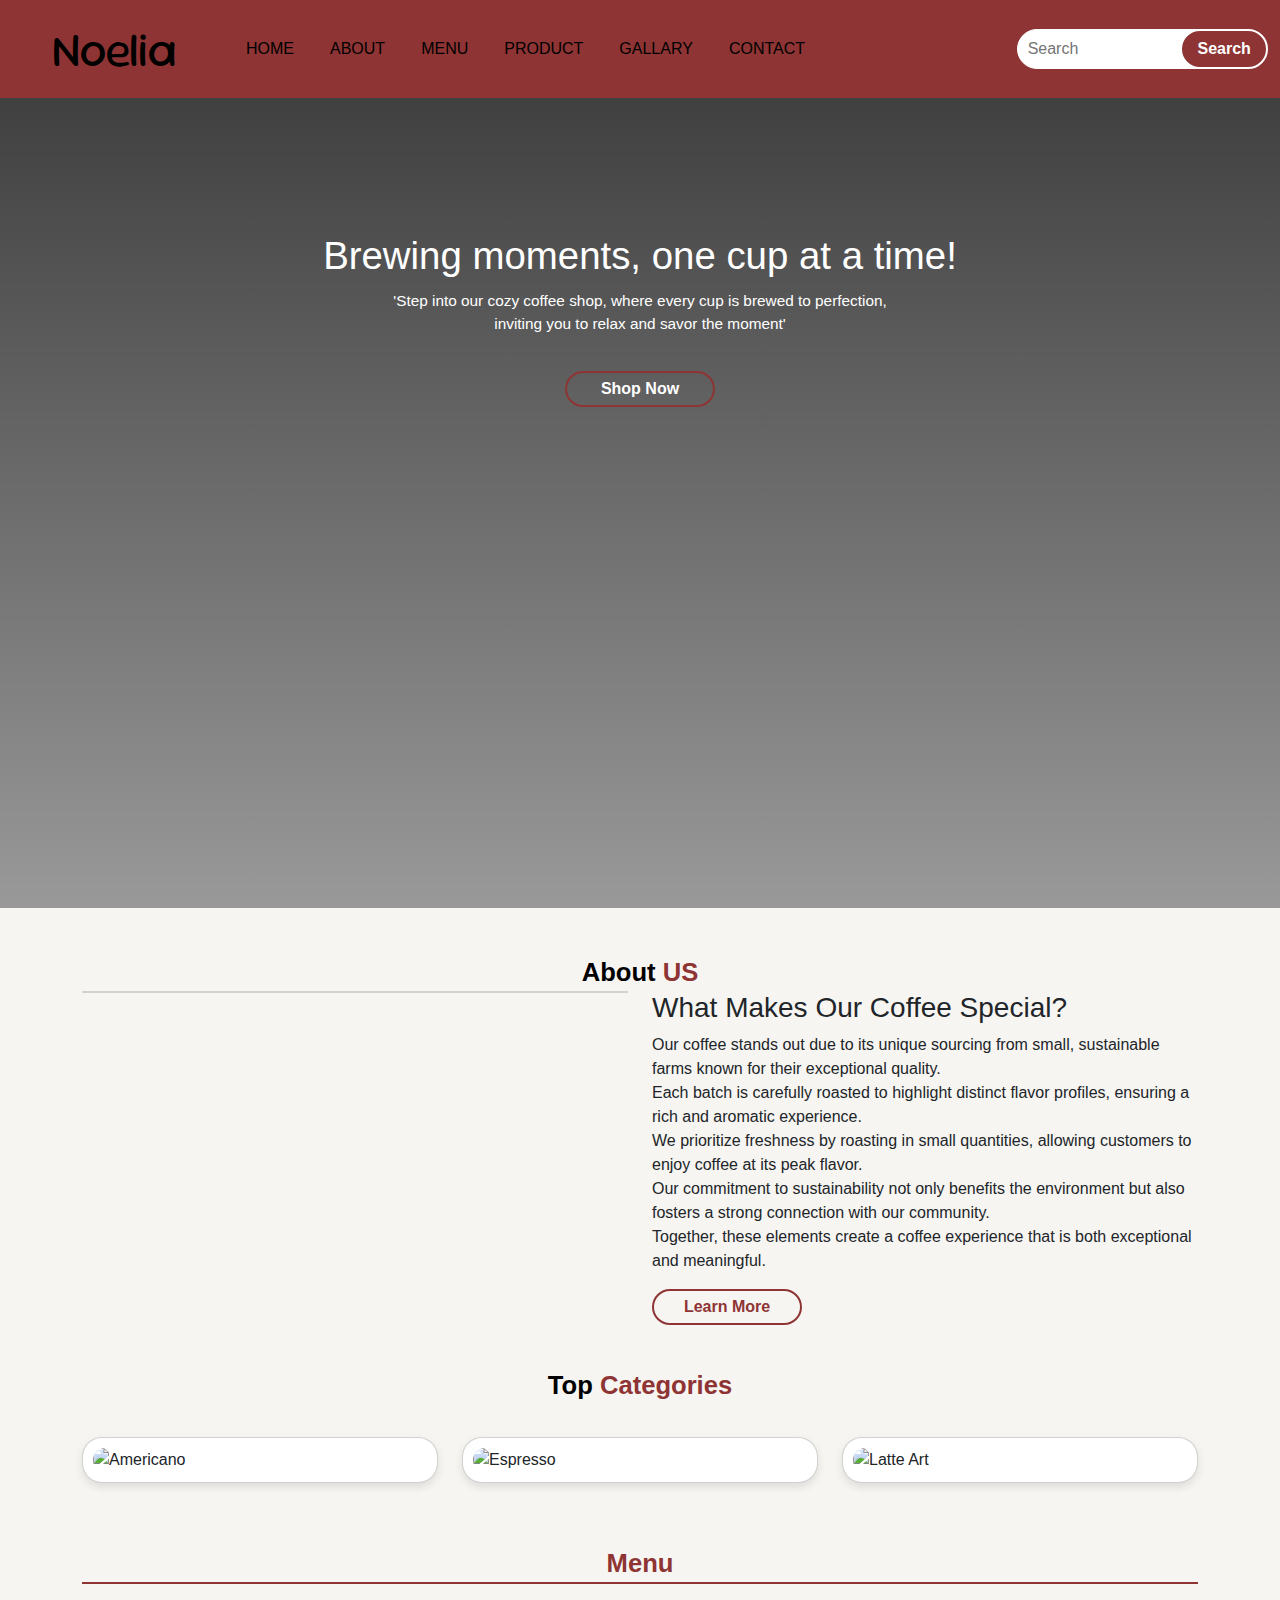
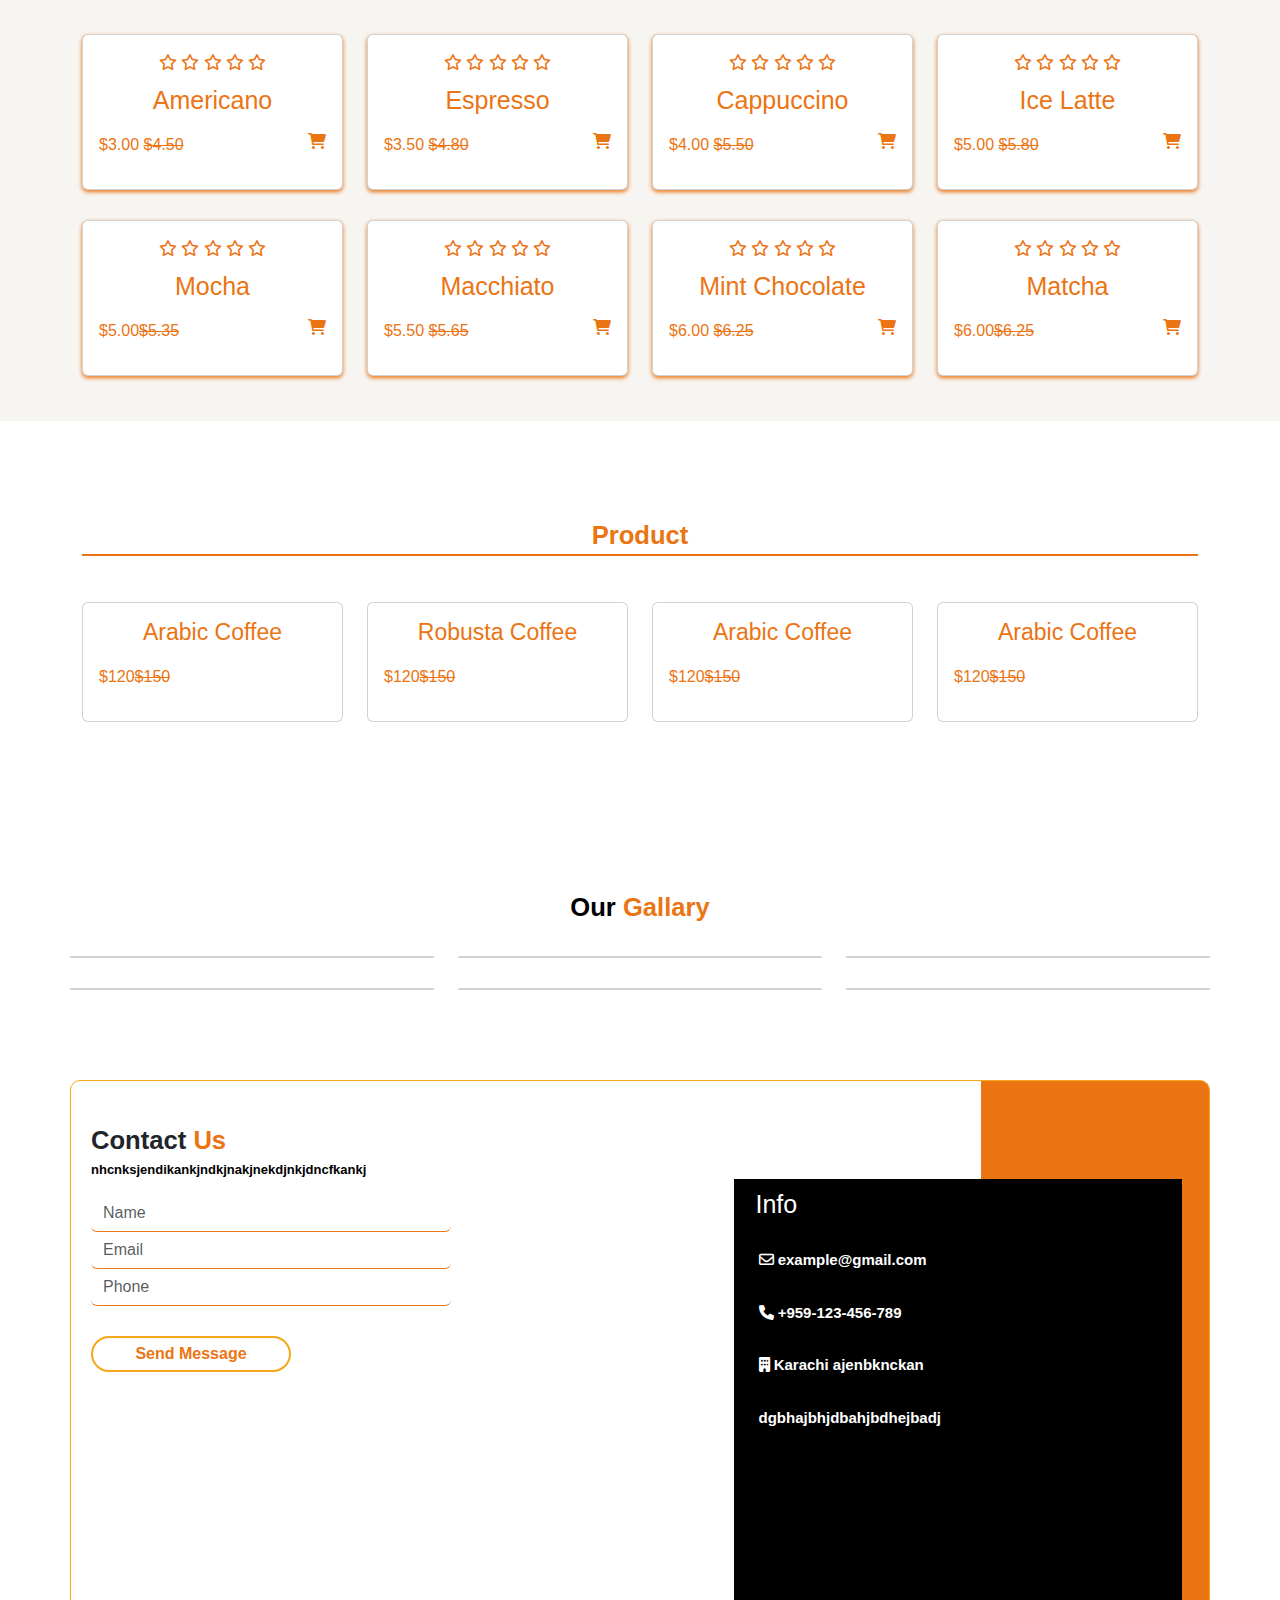
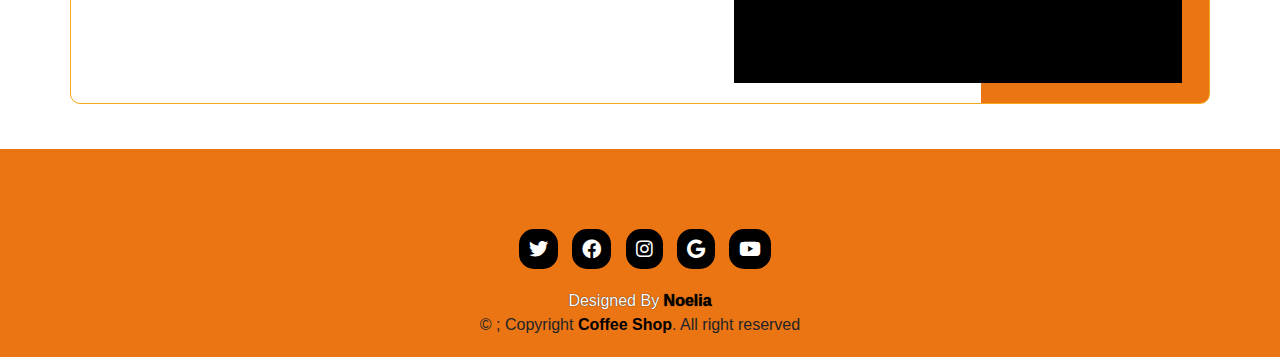
==== index.html @ 20cf21ef "Rename coffeeshop1.html to index.html" ====
<!DOCTYPE html>
<html lang="en">
    <head>
        <meta charset="utf-8">
        <meta name="viewport" content="width=device-width, initial-scale=1.0">
        <link rel="stylesheet" href="coffeeshop1.css">
        <link rel="icon" type="image/x-icon" href="images/Coffee Logo Design Vector Hd Images, Coffee Logo Design, Coffee, Logo, Cafe PNG Image For Free Download.jpg">
        <link href="https://cdn.jsdelivr.net/npm/bootstrap@5.3.3/dist/css/bootstrap.min.css" rel="stylesheet">
        <script src="https://cdn.jsdelivr.net/npm/bootstrap@5.3.3/dist/js/bootstrap.bundle.min.js"></script>
        <link rel="stylesheet" href="https://cdnjs.cloudflare.com/ajax/libs/font-awesome/6.0.0-beta3/css/all.min.css">
        <link rel="preconnect" href="https://fonts.googleapis.com">
        <link rel="preconnect" href="https://fonts.gstatic.com" crossorigin>
        <link href="https://fonts.googleapis.com/css2?family=Sour+Gummy:ital,wght@0,100..900;1,100..900&display=swap" rel="stylesheet">
    </head>
    <body>
        <div class="all-content">
            <nav class="navbar navbar-expand-lg" id="navbar">
                <div class="container-fluid">
                  <a class="navbar-brand" href="#" id="logo">Noelia</a>
                  <button class="navbar-toggler" type="button" data-bs-toggle="collapse" data-bs-target="#navbarSupportedContent" aria-controls="navbarSupportedContent" aria-expanded="false" aria-label="Toggle navigation">
                    <span ><i class="fa-solid fa-bars" style="color: #fff; font-size: 32px;"></i></span>
                  </button>
                  <div class="collapse navbar-collapse" id="navbarSupportedContent">
                    <ul class="navbar-nav me-auto mb-2 mb-lg-0">
                      <li class="nav-item">
                        <a class="nav-link active" aria-current="page" href="#home">Home</a>
                      </li>
                      <li class="nav-item">
                        <a class="nav-link" href="#about">About</a>
                      </li>
                      <li class="nav-item">
                        <a class="nav-link" href="#menu">Menu</a>
                      </li>
                      <li class="nav-item">
                        <a class="nav-link" href="#product">Product</a>
                      </li>
                      <li class="nav-item">
                        <a class="nav-link" href="#gallary">Gallary</a>
                      </li>
                      <li class="nav-item">
                        <a class="nav-link" href="#contact">Contact</a>
                      </li> 
                    </ul>
                    <form class="d-flex" role="search">
                      <input class="search" type="search" placeholder="Search" aria-label="Search">
                      <button class="btn0" type="submit">Search</button>
                    </form>
                  </div>
                </div>
              </nav>
              <!--Home section start-->
              <section id="home">
                <div class="content">
                  <h3>Brewing moments, one cup at a time!</h3>
                <p>'Step into our cozy coffee shop, where every cup is brewed to perfection,<br>
                    inviting you to relax and savor the moment'</p>
                    <button id="btn">Shop Now</button>
                </div>
              </section>
              <!--Home section end-->
              <!--About section start-->
              <section id="about">
                <div class="container">
                    <div class="heading">About <span>US</span></div>
                        <div class="row">
                            <div class="col-md-6">
                                <div class="card">
                                    <img src="images/NFT in vendita.jpg" alt="">
                                </div>
                            </div>
                            <div class="col-md-6">
                                <h3>What Makes Our Coffee Special?</h3>
                                <p>Our coffee stands out due to its unique sourcing from small, sustainable farms known for their exceptional quality. <br>
                                    Each batch is carefully roasted to highlight distinct flavor profiles, ensuring a rich and aromatic experience.<br>
                                     We prioritize freshness by roasting in small quantities, allowing customers to enjoy coffee at its peak flavor.<br>
                                      Our commitment to sustainability not only benefits the environment but also fosters a strong connection with our community. <br>
                                      Together, these elements create a coffee experience that is both exceptional and meaningful.
                                </p>
                                <button id="about-btn">Learn More</button>
                            </div>
                        </div>
                </div>
              </section>
              <!--About section end-->
              <!--top card start-->
              <section id="top-cards">
                <div class="container">
                    <h2 class="heading2">Top <span>Categories</span></h2>
                    <div class="row">
                        <div class="col-lg-4 col-md-6 col-sm-12 py-3">
                            <div class="card">
                                <img src="images/Americano.jpg" alt="Americano">
                            </div>
                        </div>
                        <div class="col-lg-4 col-md-6 col-sm-12 py-3">
                            <div class="card">
                                <img src="images/espresso2.jpg" alt="Espresso">
                            </div>
                        </div>
                        <div class="col-lg-4 col-md-6 col-sm-12 py-3">
                            <div class="card">
                                <img src="images/Latte Art.jpg" alt="Latte Art">
                            </div>
                        </div>
                    </div>
                </div>
            </section>
            
              <!--top card end-->
              <!--Menu cards star-->
              <section id="menu">
                <div class="container">
                  <div class="heading3">Menu</div>
                </div>

                <div class="container" id="container2">
                  <div class="row">

                    <div class="col-md-3 py-3 py-md-0">
                      <div class="card">
                        <img src="images/Americano Coffee Recipe.jpg" alt="">

                        <div class="card-body">
                          <div class="star text-center">
                            <i class="fa-regular fa-star"></i>
                            <i class="fa-regular fa-star"></i>
                            <i class="fa-regular fa-star"></i>
                            <i class="fa-regular fa-star"></i>
                            <i class="fa-regular fa-star"></i>
                          </div>
                            <h3>Americano</h3>
                            <p>$3.00 <strike>$4.50</strike><span class="fa-solid fa-cart-shopping"></span></p>
                        </div>
                      </div>
                    </div>

                    <div class="col-md-3 py-3 py-md-0">
                      <div class="card">
                        <img src="images/Espresso (2oz).jpg" alt="">

                        <div class="card-body">
                          <div class="star text-center">
                            <i class="fa-regular fa-star"></i>
                            <i class="fa-regular fa-star"></i>
                            <i class="fa-regular fa-star"></i>
                            <i class="fa-regular fa-star"></i>
                            <i class="fa-regular fa-star"></i>
                          </div>
                            <h3>Espresso</h3>
                            <p>$3.50 <strike>$4.80</strike><span class="fa-solid fa-cart-shopping"></span></p>
                        </div>
                      </div>
                    </div>

                    <div class="col-md-3 py-3 py-md-0">
                      <div class="card">
                        <img src="images/Hot cup of Cappuccino.jpg" alt="">

                        <div class="card-body">
                          <div class="star text-center">
                            <i class="fa-regular fa-star"></i>
                            <i class="fa-regular fa-star"></i>
                            <i class="fa-regular fa-star"></i>
                            <i class="fa-regular fa-star"></i>
                            <i class="fa-regular fa-star"></i>
                          </div>
                            <h3>Cappuccino</h3>
                            <p>$4.00 <strike>$5.50</strike><span class="fa-solid fa-cart-shopping"></span></p>
                        </div>
                      </div>
                    </div>

                    <div class="col-md-3 py-3 py-md-0">
                      <div class="card">
                        <img src="images/T I F F A N Y 💫👼☁️.jpg" alt="">

                        <div class="card-body">
                          <div class="star text-center">
                            <i class="fa-regular fa-star"></i>
                            <i class="fa-regular fa-star"></i>
                            <i class="fa-regular fa-star"></i>
                            <i class="fa-regular fa-star"></i>
                            <i class="fa-regular fa-star"></i>
                          </div>
                            <h3>Ice Latte</h3>
                            <p>$5.00 <strike>$5.80</strike><span class="fa-solid fa-cart-shopping"></span></p>
                        </div>
                      </div>
                    </div>

                    
                  </div>


                  <div class="row" style="margin-top: 30px;">

                    <div class="col-md-3 py-3 py-md-0">
                      <div class="card">
                        <img src="images/Caffe Mocha Magic for Chocolate Coffee Lovers - Happy Baking Days.jpg" alt="">

                        <div class="card-body">
                          <div class="star text-center">
                            <i class="fa-regular fa-star"></i>
                            <i class="fa-regular fa-star"></i>
                            <i class="fa-regular fa-star"></i>
                            <i class="fa-regular fa-star"></i>
                            <i class="fa-regular fa-star"></i>
                          </div>
                            <h3>Mocha</h3>
                            <p>$5.00<strike>$5.35</strike><span class="fa-solid fa-cart-shopping"></span></p>
                        </div>
                      </div>
                    </div>

                    <div class="col-md-3 py-3 py-md-0">
                      <div class="card">
                        <img src="images/Caramel Macchiato.jpg" alt="">

                        <div class="card-body">
                          <div class="star text-center">
                            <i class="fa-regular fa-star"></i>
                            <i class="fa-regular fa-star"></i>
                            <i class="fa-regular fa-star"></i>
                            <i class="fa-regular fa-star"></i>
                            <i class="fa-regular fa-star"></i>
                          </div>
                            <h3>Macchiato</h3>
                            <p>$5.50 <strike>$5.65</strike><span class="fa-solid fa-cart-shopping"></span></p>
                        </div>
                      </div>
                    </div>

                    <div class="col-md-3 py-3 py-md-0">
                      <div class="card">
                        <img src="images/Door County Chocolate Mint Gourmet Hot Cocoa Tin.jpg" alt="">

                        <div class="card-body">
                          <div class="star text-center">
                            <i class="fa-regular fa-star"></i>
                            <i class="fa-regular fa-star"></i>
                            <i class="fa-regular fa-star"></i>
                            <i class="fa-regular fa-star"></i>
                            <i class="fa-regular fa-star"></i>
                          </div>
                            <h3>Mint Chocolate</h3>
                            <p>$6.00 <strike>$6.25</strike><span class="fa-solid fa-cart-shopping"></span></p>
                        </div>
                      </div>
                    </div>

                    <div class="col-md-3 py-3 py-md-0">
                      <div class="card">
                        <img src="images/Dalgona Matcha Recipe.jpg" alt="">

                        <div class="card-body">
                          <div class="star text-center">
                            <i class="fa-regular fa-star"></i>
                            <i class="fa-regular fa-star"></i>
                            <i class="fa-regular fa-star"></i>
                            <i class="fa-regular fa-star"></i>
                            <i class="fa-regular fa-star"></i>
                          </div>
                            <h3>Matcha </h3>
                            <p>$6.00<strike>$6.25</strike><span class="fa-solid fa-cart-shopping"></span></p>
                        </div>
                      </div>
                    </div>

                    
                  </div>
                </div>
              </section>
              <!-- Menu cards end-->

              <!---product start-->

              <section id="product">
                <div class="container">
                  <div class="heading4">
                    Product
                  </div>
                </div>

                <div class="container " id="container3">
                  <div class="row">
                    <div class="col-md-3 py-3 py-3">
                      <div class="card">
                        <img src="images/neutral earthy elegant attractive premium coffee packaging branding design.jpg" alt="">
                        <div class="card-body">
                          <h3>Arabic Coffee</h3>
                          <p>$120<strike>$150</strike><span class=fa-solid fa-cart-shopping></span></p>
                        </div>
                      </div>
                    </div>

                    <div class="col-md-3 py-3 py-3">
                      <div class="card">
                        <img src="images/espresso1.jpg" alt="">
                        <div class="card-body">
                          <h3>Robusta Coffee</h3>
                          <p>$120<strike>$150</strike><span class=fa-solid fa-cart-shopping></span></p>
                        </div>
                      </div>
                    </div>

                    <div class="col-md-3 py-3 py-3">
                      <div class="card">
                        <img src="images/espresso1.jpg" alt="">
                        <div class="card-body">
                          <h3>Arabic Coffee</h3>
                          <p>$120<strike>$150</strike><span class=fa-solid fa-cart-shopping></span></p>
                        </div>
                      </div>
                    </div>

                    <div class="col-md-3 py-3 py-3">
                      <div class="card">
                        <img src="images/espresso1.jpg" alt="">
                        <div class="card-body">
                          <h3>Arabic Coffee</h3>
                          <p>$120<strike>$150</strike><span class=fa-solid fa-cart-shopping></span></p>
                        </div>
                      </div>
                    </div>

                    
                  </div>
                </div>

              </section>
              <!--product end-->

              <!--gallary start-->
              <div class="container" id="gallary">
                <div class="heading5">
                  Our <span>Gallary</span>
                </div>
                <div class="row" style="margin-top: 30px;">
                  <div class="col-md-4 py-3 py-md-0">
                    <div class="card">
                      <img src="images/download..jpg" alt="">
                    </div>
                  </div>

                  <div class="col-md-4 py-3 py-md-0">
                    <div class="card">
                      <img src="images/download..jpg" alt="">
                    </div>
                  </div>

                  <div class="col-md-4 py-3 py-md-0">
                    <div class="card">
                      <img src="images/download..jpg" alt="">
                    </div>
                  </div>
                </div>

                <div class="row" style="margin-top: 30px;">
                  <div class="col-md-4 py-3 py-md-0">
                    <div class="card">
                      <img src="images/download..jpg" alt="">
                    </div>
                  </div>

                  <div class="col-md-4 py-3 py-md-0">
                    <div class="card">
                      <img src="images/download..jpg" alt="">
                    </div>
                  </div>

                  <div class="col-md-4 py-3 py-md-0">
                    <div class="card">
                      <img src="images/download..jpg" alt="">
                    </div>
                  </div>
                </div>
              </div>
              <!--gallary end-->

              <!--contact start-->
              <section id="contact">
                <div class=" container">
                  <div class="row">
                    <div class="col-md-7">
                      <div class="heading6">Contact <span>Us</span></div>
                      <p>nhcnksjendikankjndkjnakjnekdjnkjdncfkankj</p>
                      <input type="text" class="form-control" placeholder="Name" aria-label="default input example">
                      <input type="email" class="form-control" placeholder="Email" aria-label="default input example">
                      <input type="number" class="form-control" placeholder="Phone" aria-label="default input example">
                      <button id="contact-btn">Send Message</button>
                    </div>

                    <div class="col-md-5" id="col">
                      <h1>Info</h1>
                      <p><i class="fa-regular fa-envelope"></i> example@gmail.com</p>
                      <p><i class="fa-solid fa-phone"></i> +959-123-456-789</p>
                      <p><i class="fa-solid fa-building"></i> Karachi ajenbknckan</p>
                      <p>dgbhajbhjdbahjbdhejbadj</p>
                    </div>
                  </div>
                </div>
              </section>
              <!--contact end-->
              <!---footer start-->
              <footer id="footer">
                <div class="footer-logo text-center">
                  <img src="" alt="">
                </div>
                <div class="social-links text-center">
                  <i class="fa-brands fa-twitter"></i>
                  <i class="fa-brands fa-facebook"></i>
                  <i class="fa-brands fa-instagram"></i>
                  <i class="fa-brands fa-google"></i>
                  <i class="fa-brands fa-youtube"></i>
                </div>
                <div class="credits text-center">
                  Designed By  <a href="#"><span>Noelia</span></a>
                </div>

                <div class="copyright text-center">
                  &copy ; Copyright <strong><span>Coffee Shop</span></strong>. All right reserved
                </div>
              </footer>
              <!--footer end-->
              <a href="#" class="arrow"><i><img src="" alt="" width="50px"></i></a>


        </div>
    </body>
---- coffeeshop1.css ----
*
{
    margin: 0;
    padding: 0;
    box-sizing: border-box;
    font-family: "Montserrat", sans-serif;
    
}
.all-content
{
    background-color: #fff;
}
html::-webkit-scrollbar-track
{
    background: transparent;
}
html::-webkit-scrollbar-thumb
{
    background: #fff;
    border-radius: 15px;
}
html::-webkit-scrollbar
{
    width: 10px;
}
#navbar
{
    background-color: #8e3434 ;
}
#logo
{
    width: 160px;
    margin-left: 40px;
    font-size: 3rem;
    font-family: "Sour Gummy", serif;
}
.navbar .nav
{
    margin-left: 50px;
}
.nav-item .nav-link
{
    margin-right: 10px;
    margin-left: 10px;
    color: #000;
    text-transform: uppercase;
    font-family: "Montserrat", sans-serif;
    transition: 0.5s;
}
.nav-item .nav-link:hover
{
    background:#c84848 ;
    border-radius: 10px;
    color: #000;
}
#navbar .search
{
    background: #fff;
    color: #000;
    border: 1px solid #fff;
    height: 40px;
    width: 90%;
    padding: 10px;
    border-radius: 60px;
    outline: none;
    margin-right: -35px;
    font-family: "Montserrat", sans-serif;
}
.btn0
{
    height: 40px;
    width: 40%;
    outline: none;
    border:2px solid #fff;
    background:#8e3434  ;
    color: #fff;
    border-radius: 60px;
    font-weight: 700;
    font-family: "Montserrat", sans-serif;
}
#home
{
    width: 100%;
    min-height: 90vh;
    background-image: linear-gradient(rgba(0,0,0,0.75),rgba(0,0,0,0.40)),url(images/Free\ Vector\ _\ Realistic\ coffee\ background.jpg) ;
    background-repeat: no-repeat;
    background-position: center;
    background-size: cover;
}
#home .content
{
    padding-top: 15vh;
    text-align: center;
}
#home .content h3
{
    font-size: 3vw;
    font-family: "Montserrat", sans-serif;
    color: #fff;
}
#home .content p
{
    margin-top: 10px;
    color: #fff;
    font-size: 1.2vw;
}
#btn
{
    width: 150px;
    height: 36px;
    max-width: 100%;
    margin-top: 20px;
    background: transparent;
    border-radius: 25px;
    color: #fff;
    font-weight: 700;
    font-family: "Montserrat", sans-serif;
    border: 2px solid #8e3434 ;
    transition: 0.5s ease;
    cursor: pointer;
}
#btn:hover
{
    background:#c84848;
    color: #fff;
}

#about
{
    width: 100%;
    padding: 5vh 0;
    background: #f7f5f2;
}

.heading
{
    text-align: center;
    color: #000;
    font-weight: 700;
    font-size: 2vw;
}
.heading span
{
    color: #8e3434;
}
#about .card
{
    border-radius: 20px;
    overflow: hidden;
}
#about .card img
{
    border-radius: 20px;
}
#about-btn
{
    width: 150px;
    height: 36px;
    color:  #8e3434;
    background: transparent;
    border-radius: 25px;
    font-weight: 700;
    font-family: "Montserrat", sans-serif;
    border: 2px solid #8e3434;
    transition: 0.5s;
    cursor: pointer;
}
#about-btn:hover
{
    background:#8e3434 ;
    color: #fff;
}

#top-cards {
    width: 100%;
    padding-top: 5vh 0;
    background: #f7f5f2;
}

.heading2 {
    color: #000;
    text-align: center;
    font-size: 2vw; /* Relative to viewport width */
    font-weight: 700;
    margin-bottom: 20px;

}


.heading2 span {
    color: #8e3434;
}

#top-cards .card {
    border-radius: 20px;
    padding: 10px;
    box-shadow: 0px 4px 8px rgba(0, 0, 0, 0.1);
}

#top-cards .card img {
    border-radius: 20px;
    width: 100%;
    transition: transform 0.3s ease-in-out;
}

#top-cards .card:hover img {
    transform: scale(1.05);
}

#menu
{
    width: 100%;
    padding: 5vh 0;
    background: #f7f5f2;
}
.heading3
{
    text-align: center;
    font-size: 2vw;
    color: #8e3434;
    font-weight: 700;
    border-bottom: 2px solid #8e3434;
}
#container2
{
    margin-top: 50px;
}
#menu .card
{
    box-shadow:rgb(235, 116, 19)  0px 2px 4px;
}
.star i
{
    color: rgb(235, 116, 19);
}
#menu h3
{
    text-align: center;
    color: rgb(235, 116, 19);
    margin-top: 10px;
    font-size: 25px;
}
#menu p
{
    font-size: 16px;
    color: rgb(235, 116, 19);
    padding-top: 10px;
}
#menu p span
{
    float: right;
    cursor: pointer;
}
#product
{
    width: 100%;
    padding: 5vh 0;
}
.heading4
{
    text-align: center;
    color:rgb(235, 116, 19) ;
    font-size: 2vw;
    padding-top: 50px;
    font-weight: 700;
    border-bottom: 2px solid rgb(235, 116, 19) ;
}
#container3
{
    margin-top: 30px;
}
#product h3{
    text-align: center;
    color: rgb(235, 116, 19);
    font-size: 23px;
}
#product p
{
    color: rgb(235, 116, 19);
    padding-top: 10px;
}
#product span
{
    float: right;
    cursor: pointer;
}
#gallary
{
    width: 100%;
    padding: 5vh 0;
}
.heading5
{
    text-align: center;
    color: #000;
    margin-top: 60px;
    font-size: 2vw;
    font-weight: 700;
}
#gallary .heading5 span
{
    color: rgb(235, 116, 19);
}
#gallary .card
{
    border-radius: 10px;
    cursor: pointer;
}
#contact
{
    width: 100%;
    padding: 5vh 0;
  
}
#contact .container
{
   padding: 20px;
    background:linear-gradient(90deg,#fff 80%,rgb(235, 116, 19)20% ) ;
    border-radius: 10px;
    border: 1px solid rgb(244, 167, 24);
}
.heading6
{
    font-size: 2vw;
    font-weight: 700;
    margin-top: 20px;
}
.heading6 span
{
    color: rgb(235, 116, 19);
}
#contact p
{
    font-weight: 700;
    font-size: 13px;
    color: #000;
}
#contact input
{
    width: 100%;
    max-width: 360px;
    border: none;
    color: #000;
    border-bottom: 1px solid rgb(235, 116, 19);
}
#contact-btn
{
    width: 200px;
    height: 36px;
    border: 2px solid rgb(244, 167, 24);
    outline: rgb(244, 167, 24);
    background: #fff;
    color:rgb(235, 116, 19);
    font-weight: 700;
    margin-top: 30px;
    border-radius: 25px;
    cursor: pointer;
}
#contact-btn:hover
{
    background:rgb(235, 116, 19) ;
    color: #fff;
}
#col
{
    width: 40%;
    height: 56vh;
    background: #000;
    margin-top: 78px;
}
#contact h1
{
    color: #fff;
    font-size: 25px;
    margin-top: 10px;
    margin-left: 10px;
}
#contact #col p
{
    font-size: 15px;
    color: #fff;
    margin-left: 13px;
    margin-top: 30px;
}


#footer
{
    width: 100%;
    background:  rgb(235, 116, 19);
   padding: 20px;
   text-align: center;
}
.footer-logo img
{
    width: 180px;
    border-radius: 10px;
    margin-top: 30px;
    cursor: pointer;
}

.social-links i
{
    font-size: 1.5vw;
    margin-left: 10px;
    margin-top: 30px;
    padding: 10px;
    background: #000;
    color: #fff;
    border-radius: 15px;
    cursor: pointer;
}
.credits
{
    color: #fff;
    margin-top: 20px;
    text-shadow: 0px 0px 1px #000;
}
.credits a
{
    text-decoration: none;
    color: #000;
    font-weight: 700;
}
#credits a span
{
    color: #000;
}
.copyright span
{
    color: #000;
}
html
{
    scroll-behavior: smooth;
}
.arrow
{
    position: fixed;
    height: 50px;
    bottom: 40px;
    right: 50px;
    text-align: center;
    line-height: 50px;
}
/* Media Queries */
@media screen and (max-width: 768px) {
    #home .content h3, .heading, .heading2, .heading3, .heading4, .heading5, .heading6 {
        font-size: 1.5rem;
    }
}

@media screen and (max-width: 576px) {
    #home .content h3, .heading, .heading2, .heading3, .heading4, .heading5, .heading6 {
        font-size: 1.2rem;
    }
    #btn, #about-btn, .btn0 {
        width: 100%;
        max-width: 120px;
        font-size: 0.9rem;
    }
}
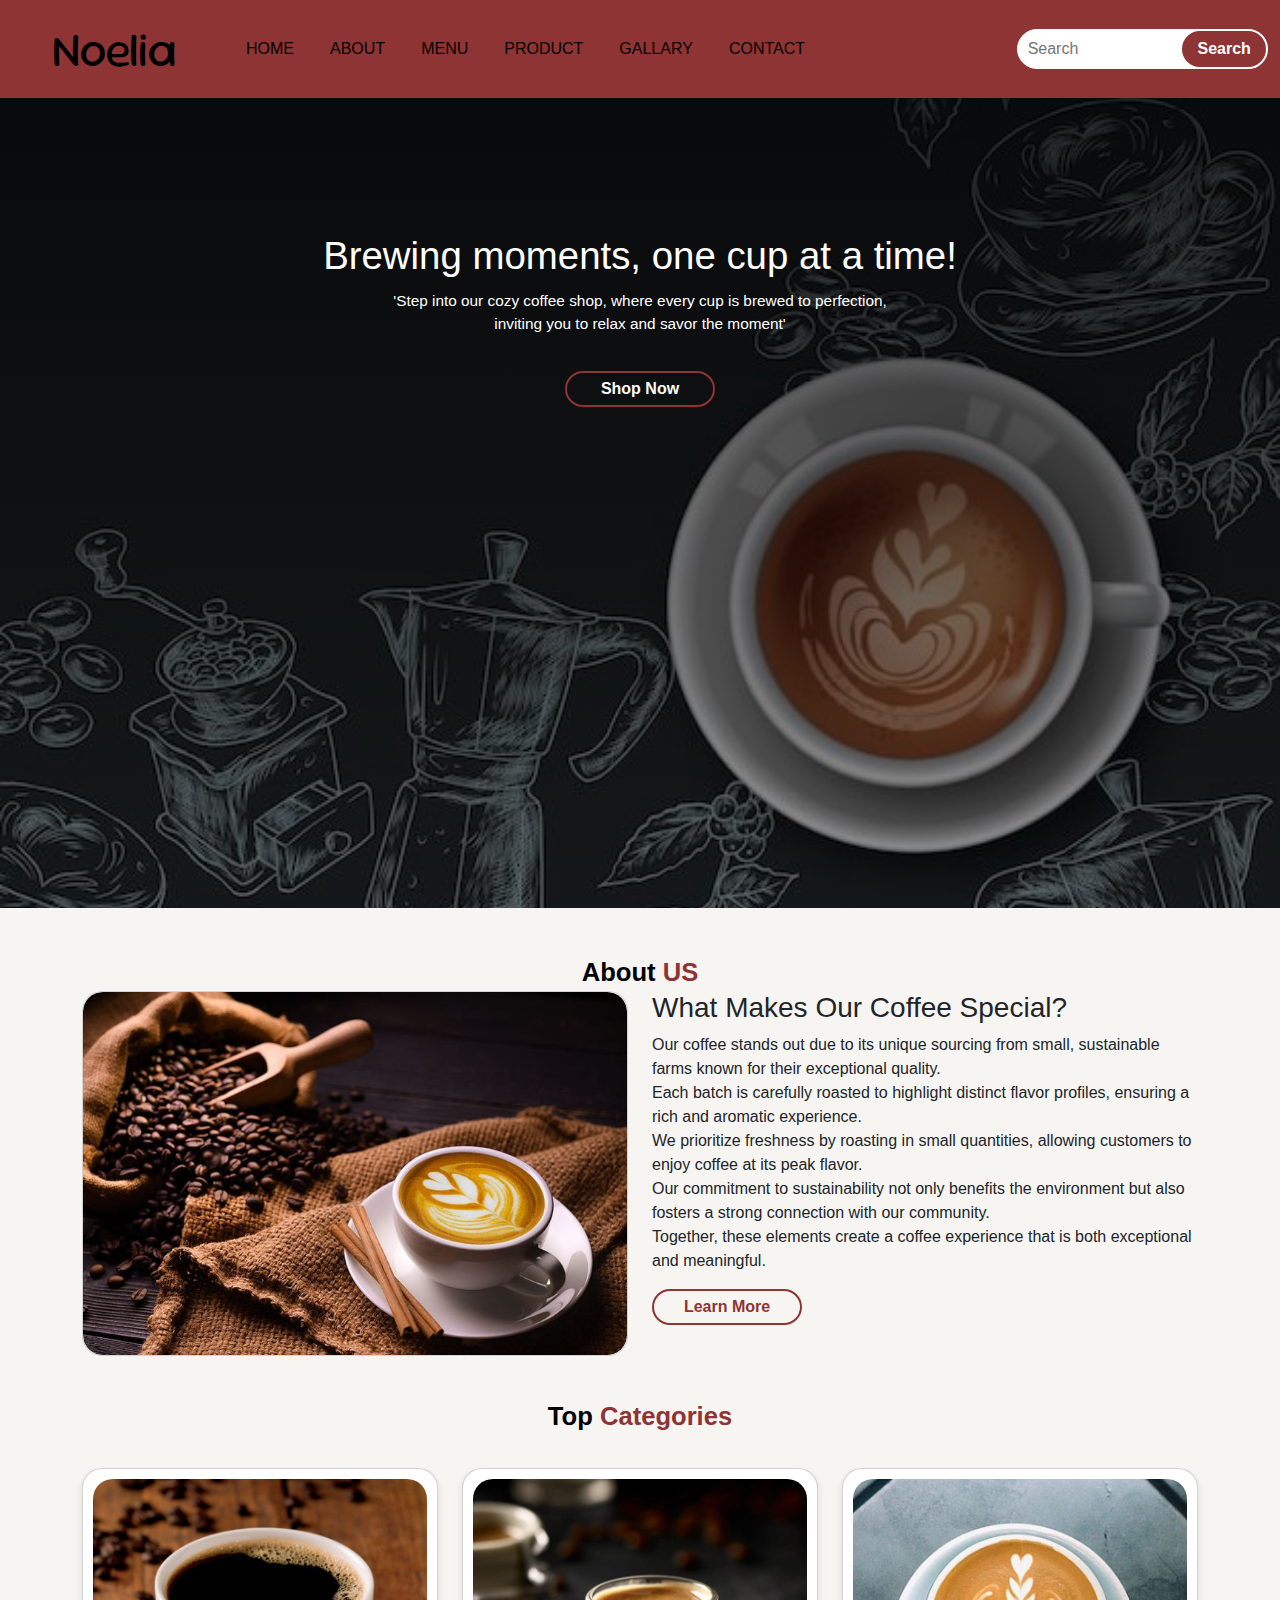
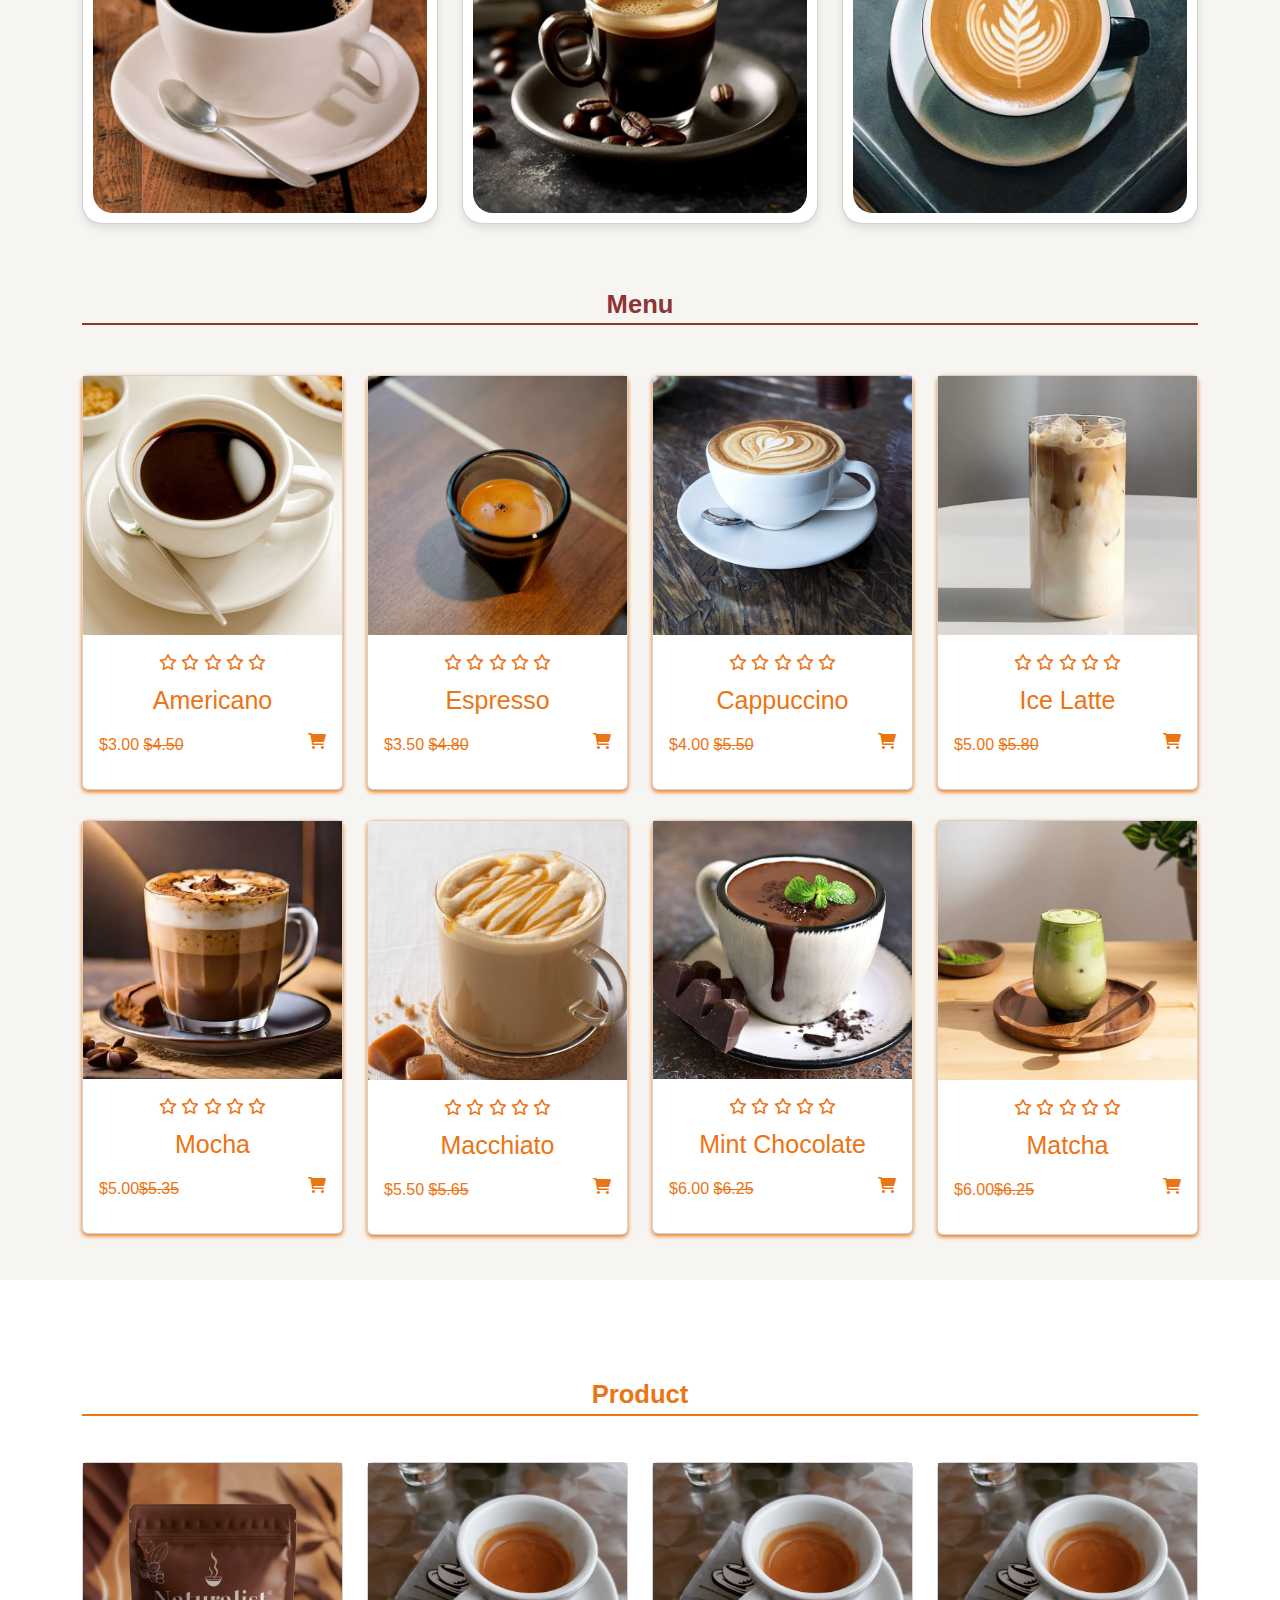
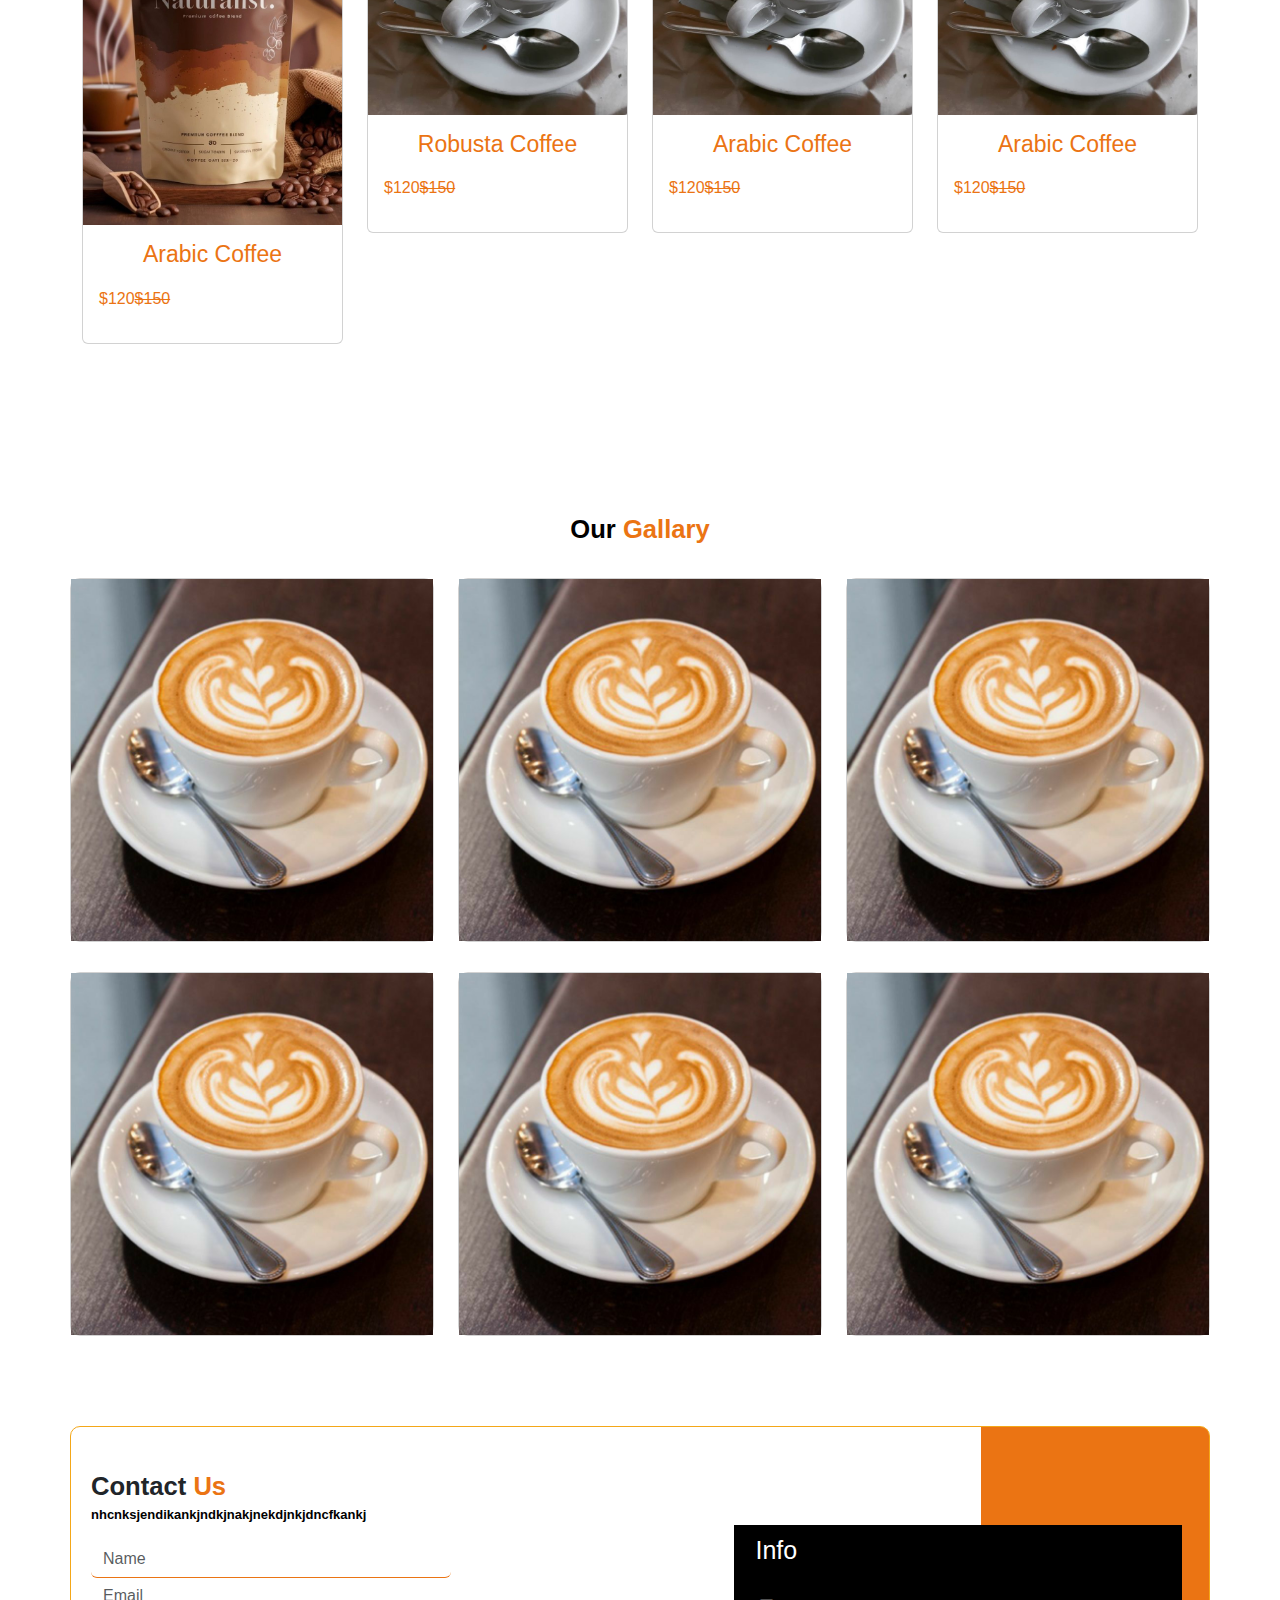
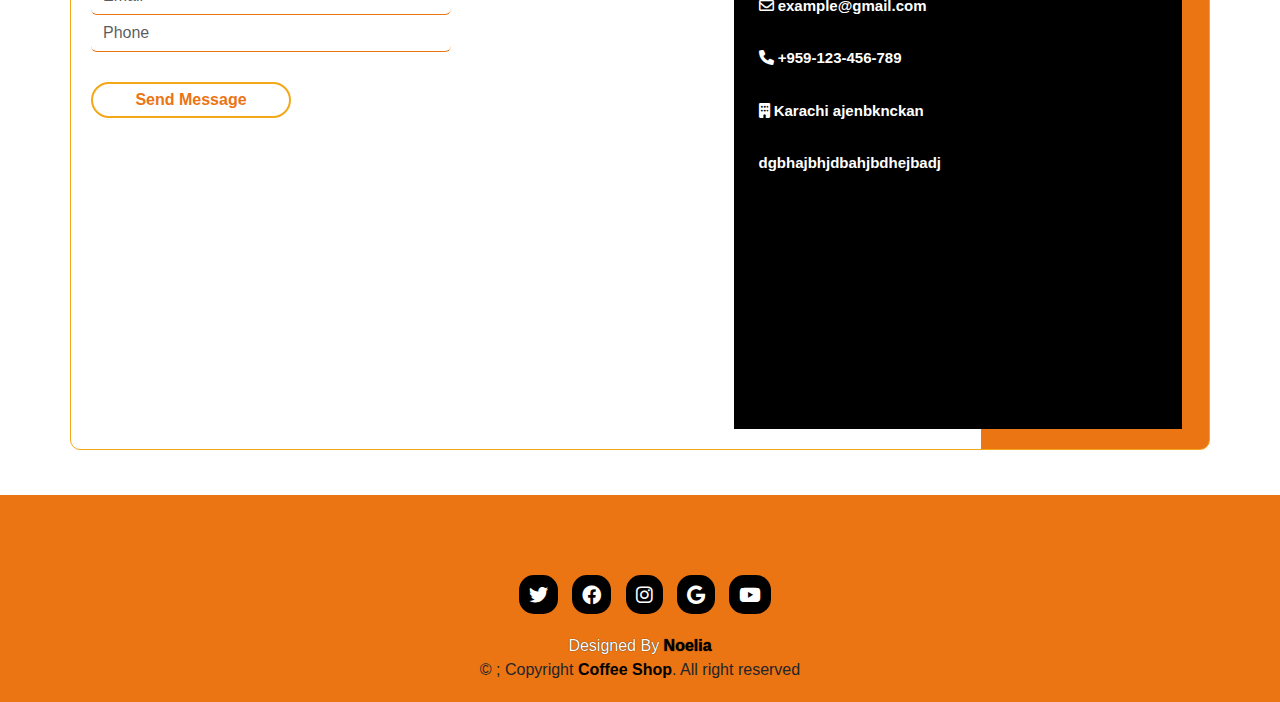
==== commit 7d5ef24e: "third commit" ====
(no text change in the page or its own stylesheets)
